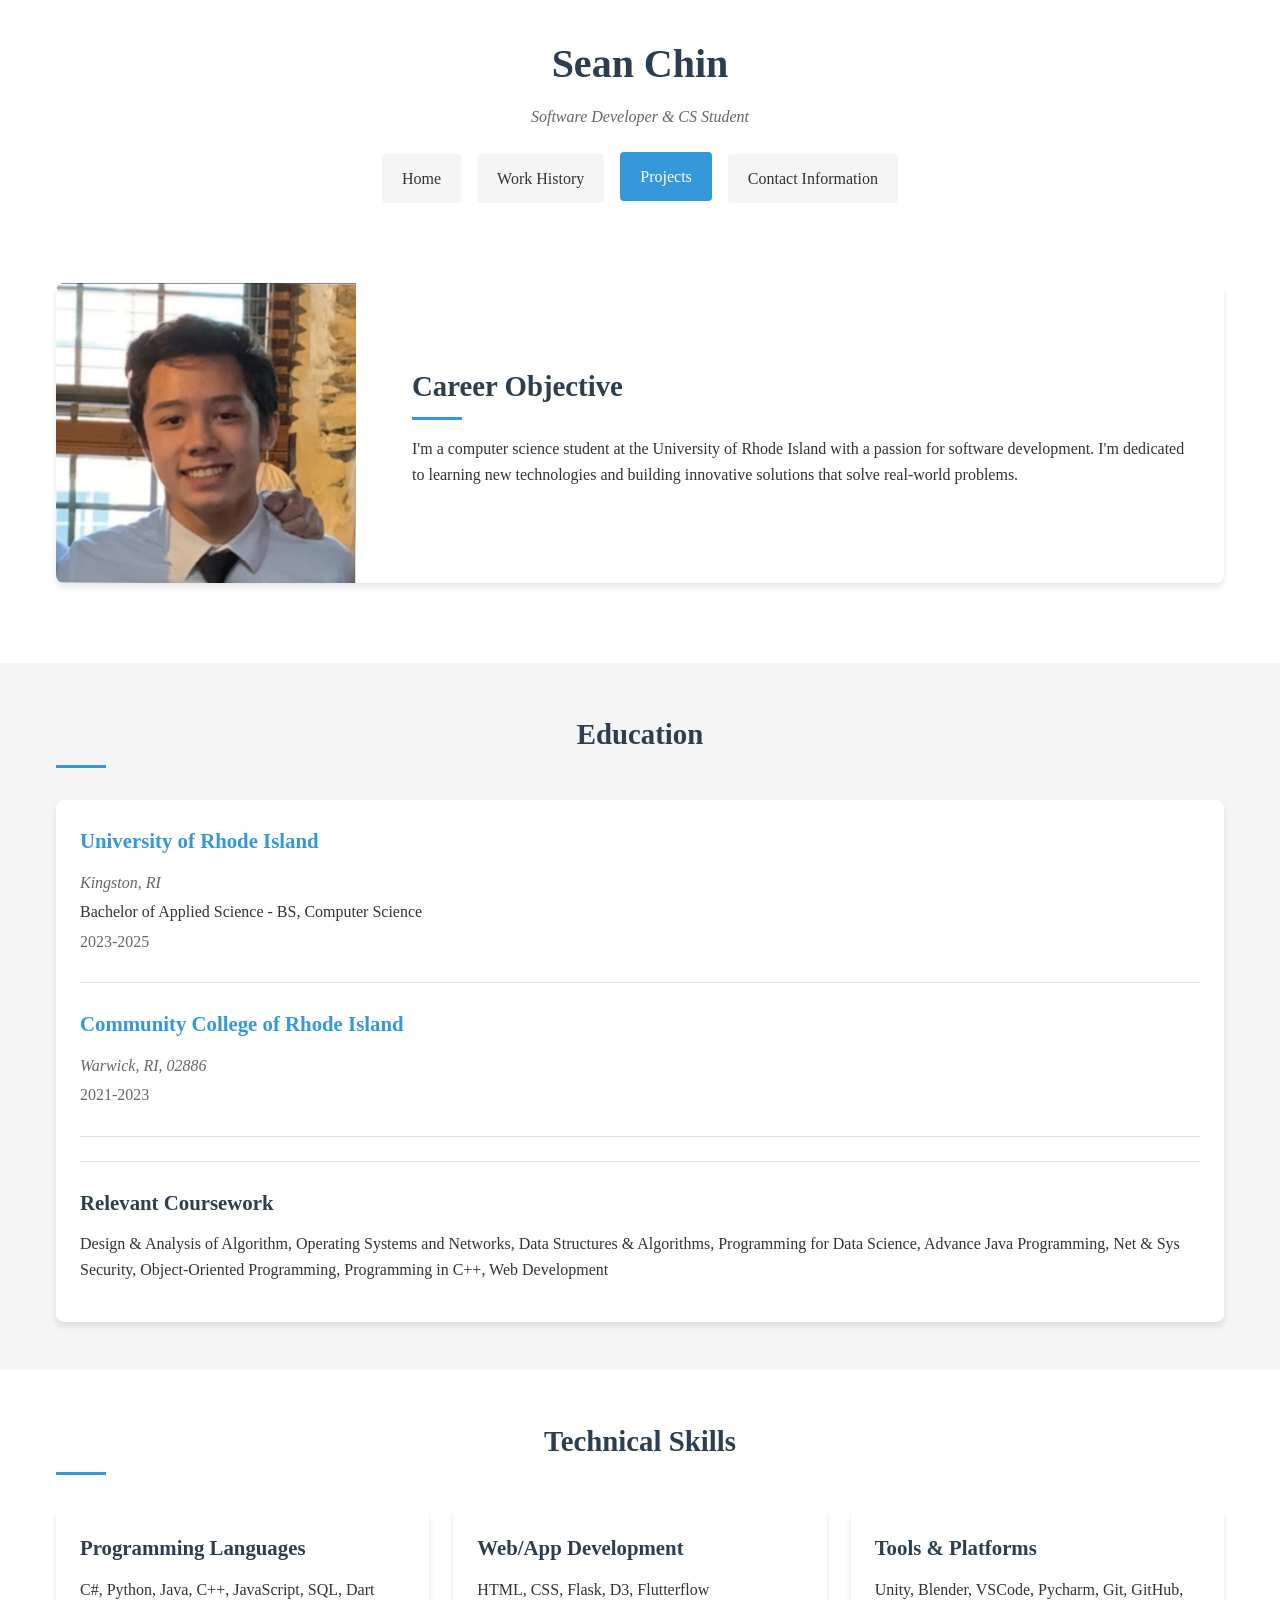
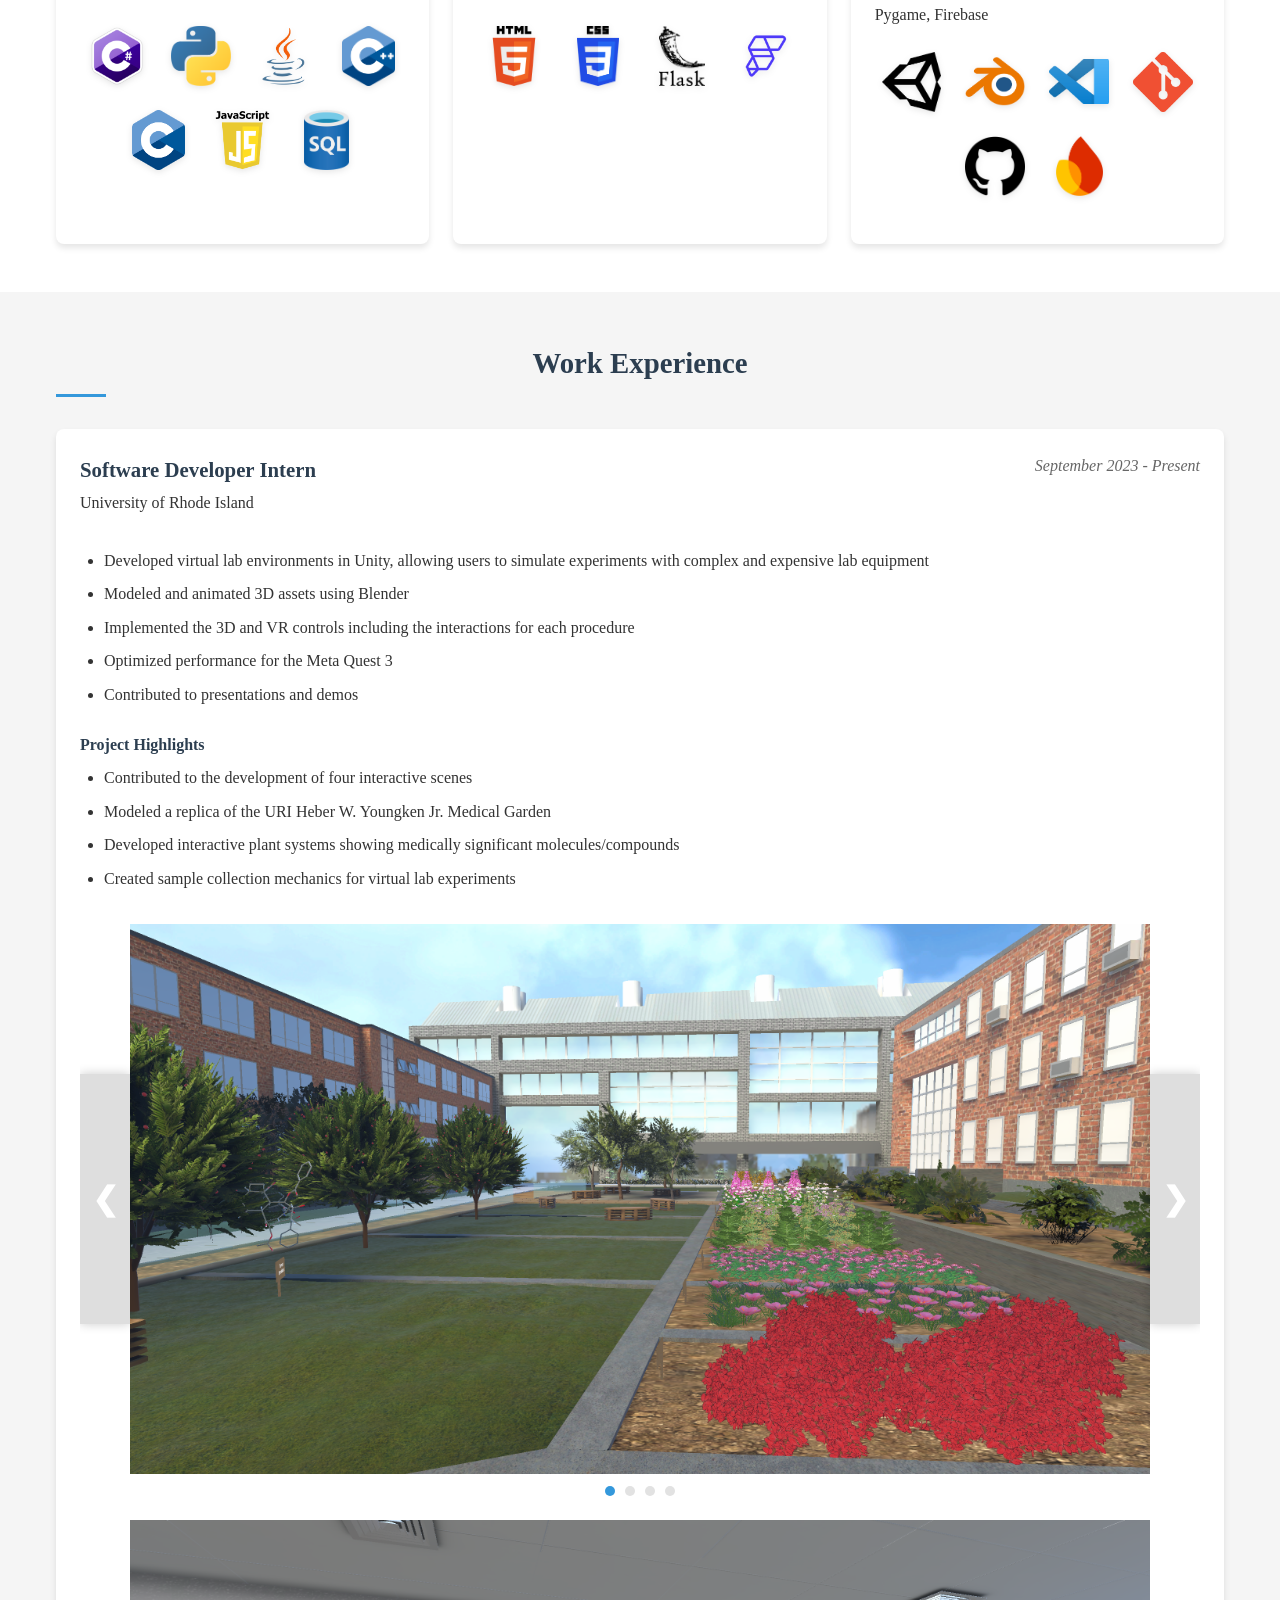
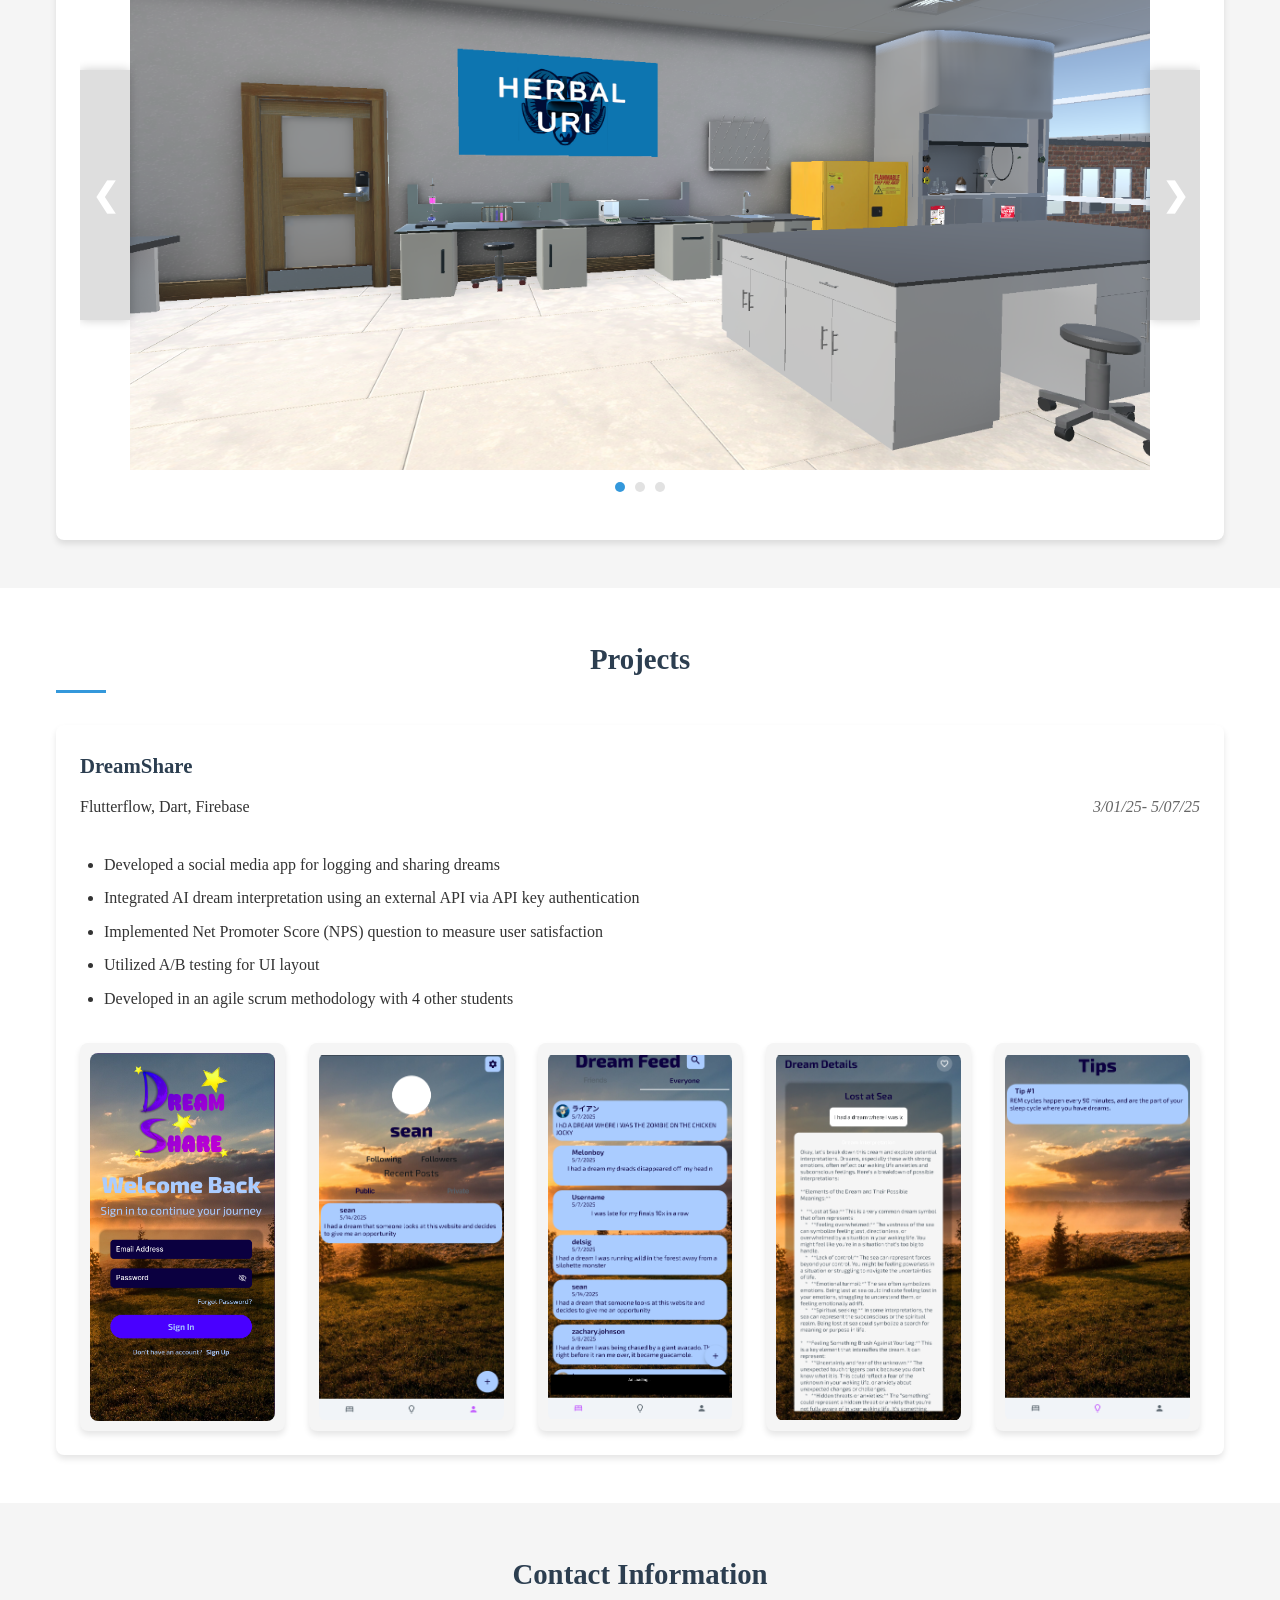
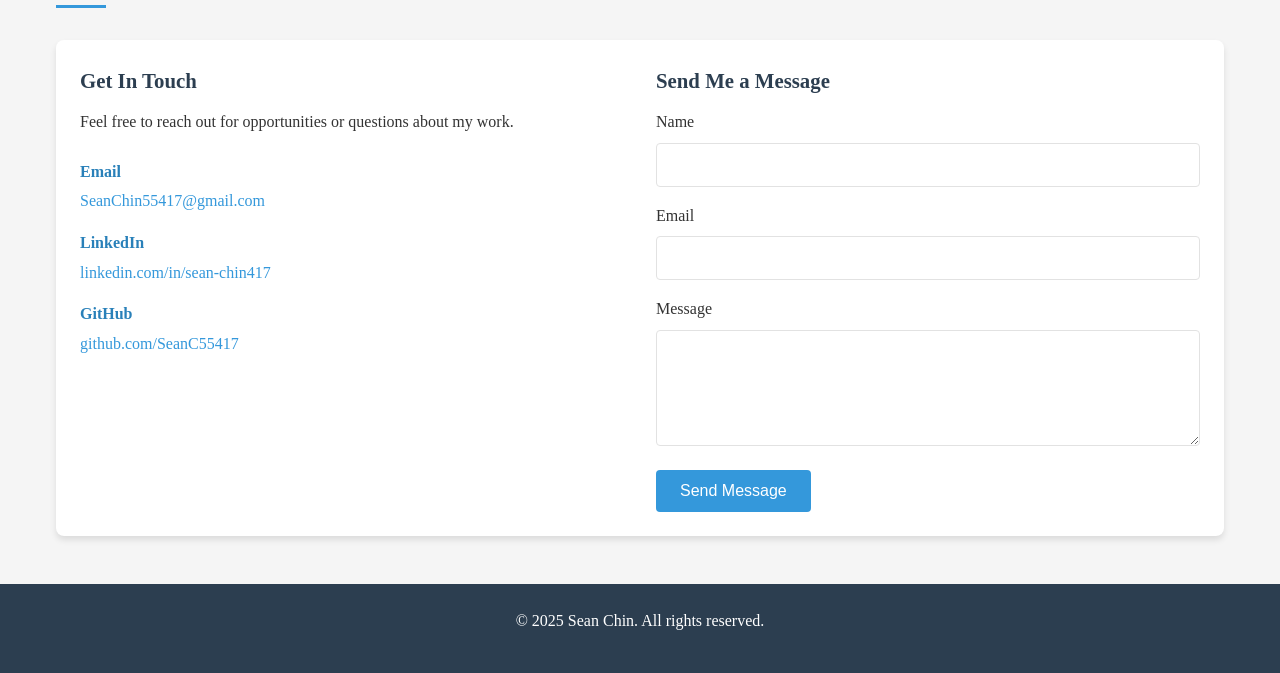
==== Index.html @ 2bfbbe4b "Cleaned up the css and js file now I'm using formsubmit and should be ready to publish" ====
<!DOCTYPE html>
<html lang="en">
<head>
    <meta charset="UTF-8">
    <meta name="viewport" content="width=device-width, initial-scale=1.0">
    <title>Sean Chin - Software Developer</title>
    <link rel="stylesheet" href="./style/Home.css" />
    <script src="PortfolioActions.js"></script>
</head>
<body>
    <!-- Header Section -->
    <header>
        <div class="header-content">
            <h1>Sean Chin</h1>
            <p class="tagline">Software Developer & CS Student</p>
            <nav class="Nav">
                <a href="#about" class="NavButton active">Home</a>
                <a href="#experience" class="NavButton">Work History</a>
                <a href="#projects" class="NavButton">Projects</a>
                <a href="#contact" class="NavButton">Contact Information</a>
            </nav>
        </div>
    </header>

    <!-- About Section -->
    <section class="section" id="about">
        <div class="container">
            <div class="profile-card">
                <div class="profile-image">
                    <!-- Replace with your profile photo -->
                    <img src="./Images/me.png" alt="Sean Chin">
                </div>
                <div class="profile-info">
                    <h2>Career Objective</h2>
                    <p>
                        I'm a computer science student at the University of Rhode Island with a passion for software development. 
                        I'm dedicated to learning new technologies and building innovative solutions that solve real-world problems.
                    </p>
                </div>
            </div>
        </div>
    </section>

    <!-- Education Section -->
    <section class="section" id="education">
        <div class="container">
            <div class="section-header">
                <h2>Education</h2>
            </div>
            <div class="education-card">
                <div class="education-item">
                    <div class="education-details">
                        <h3><a href="https://www.uri.edu/" class="link">University of Rhode Island</a></h3>
                        <p class="location">Kingston, RI</p>
                        <p class="degree">Bachelor of Applied Science - BS, Computer Science</p>
                        <p class="year">2023-2025</p>
                    </div>
                </div>
                <div class="education-item">
                    <div class="education-details">
                        <h3><a href="https://www.ccri.edu/" class="link">Community College of Rhode Island</a></h3>
                        <p class="location">Warwick, RI, 02886</p>
                        <p class="year">2021-2023</p>
                    </div>
                </div>
                <div class="coursework">
                    <h3>Relevant Coursework</h3>
                    <p>Design & Analysis of Algorithm, Operating Systems and Networks, Data Structures & Algorithms, Programming for Data Science, Advance Java Programming, Net & Sys Security, Object-Oriented Programming, Programming in C++, Web Development</p>
                </div>
            </div>
        </div>
    </section>

    <!-- Skills Section -->
    <section class="section" id="skills">
        <div class="container">
            <div class="section-header">
                <h2>Technical Skills</h2>
            </div>
            
            <div class="skills-container">
                <div class="skill-category">
                    <h3>Programming Languages</h3>
                    <p>C#, Python, Java, C++, JavaScript, SQL, Dart</p>
                    <div class="Logo">
                        <img src="./Images/c-logo-icon-28402.png" alt="C# Logo">
                        <img src="./Images/python-5-logo-png-transparent.png" alt="Python Logo">
                        <img src="./Images/Java.png" alt="Java Logo">
                        <img src="./Images/C++_logo.png" alt="C++ Logo">
                        <img src="./Images/CLogo.png" alt="Dart Logo">
                        <img src="./Images/JavaScriptLogo.png" alt="JavaScript Logo">
                        <img src="./Images/SQL_LOGO.png" alt="SQL Logo">
                        
                    </div>
                </div>
                
                <div class="skill-category">
                    <h3>Web/App Development</h3>
                    <p>HTML, CSS, Flask, D3, Flutterflow</p>
                    <div class="Logo">
                        <img src="./Images/HtmlLogo.png" alt="C# Logo">
                        <img src="./Images/CSSLogo.png" alt="Python Logo">
                        <img src="./Images/flaskLogo.png" alt="Java Logo">
                        <img src="./Images/flutterflow-logo.png" alt="C++ Logo">
                    </div>
                </div>
                
                <div class="skill-category">
                    <h3>Tools & Platforms</h3>
                    <p>Unity, Blender, VSCode, Pycharm, Git, GitHub, Pygame, Firebase</p>
                    <div class="ToolsLogo">
                        <img src="./Images/unity-logo-black-and-white.png" alt="Unity Logo">
                        <img src="./Images/Blender_logo_no_text.png" alt="Blender Logo">
                        <img src="./Images/VScodeLogo.png" alt="VSCode Logo">
                        <img src="./Images/Git-Icon-1788C.png" alt="Git Logo">
                        <img src="./Images/github.png" alt="Github Logo">
                        <img src="./Images/Firebase.png" alt="Firebase Logo">
                    </div>
                </div>
            </div>
        </div>
    </section>

    <!-- Experience Section -->
    <section class="section" id="experience">
        <div class="container">
            <div class="section-header">
                <h2>Work Experience</h2>
            </div>
            
            <div class="experience-card">
                <div class="job-header">
                    <div class="job-title">
                        <h3>Software Developer Intern</h3>
                        <p>University of Rhode Island</p>
                    </div>
                    <div class="job-date">September 2023 - Present</div>
                </div>
                
                <div class="job-description">
                    <ul>
                        <li>Developed virtual lab environments in Unity, allowing users to simulate experiments with
                        complex and expensive lab equipment</li>
                        <li>Modeled and animated 3D assets using Blender</li>
                        <li>Implemented the 3D and VR controls including the interactions for each procedure</li>
                        <li>Optimized performance for the Meta Quest 3</li>
                        <li>Contributed to presentations and demos</li>
                    </ul>
                </div>
                
                <div class="project-highlights">
                    <h4>Project Highlights</h4>
                    <ul>
                        <li>Contributed to the development of four interactive scenes</li>
                        <li>Modeled a replica of the URI Heber W. Youngken Jr. Medical Garden</li>
                        <li>Developed interactive plant systems showing medically significant molecules/compounds</li>
                        <li>Created sample collection mechanics for virtual lab experiments</li>
                    </ul>
                </div>
                
                <div class="work-gallery">
                    <div id="slider2" class="slider-container">
                        <button class="slider-btn prev-btn" aria-label="Previous image">&#10094;</button>
                        <div class="slider-images">
                            <img class="slide-img active" src="Images/Garden.png" alt="Virtual Medical Garden">
                            <img class="slide-img" src="Images/Information.png" alt="Plant Information Screen">
                            <img class="slide-img" src="Images/GardenTaxol.png" alt="Garden Taxol Visualization">
                            <img class="slide-img" src="Images/Molecules.png" alt="Molecule Model Visualization">
                        </div>
                        <button class="slider-btn next-btn" aria-label="Next image">&#10095;</button>
                    </div>
                    
                    <div class="slider-dots" data-slider="slider2">
                        <span class="dot active" data-index="0"></span>
                        <span class="dot" data-index="1"></span>
                        <span class="dot" data-index="2"></span>
                        <span class="dot" data-index="3"></span>
                    </div>

                    <div id="slider1" class="slider-container">
                        <button class="slider-btn prev-btn" aria-label="Previous image">&#10094;</button>
                        <div class="slider-images">
                            <img class="slide-img active" src="Images/Extraction.png" alt="Extraction Lab">
                            <img class="slide-img" src="Images/Extraction2.png" alt="Lab Environment">
                            <img class="slide-img" src="Images/Extraction3.png" alt="Extraction Question Screen">
                        </div>
                        <button class="slider-btn next-btn" aria-label="Next image">&#10095;</button>
                    </div>
                    
                    <div class="slider-dots" data-slider="slider1">
                        <span class="dot active" data-index="0"></span>
                        <span class="dot" data-index="1"></span>
                        <span class="dot" data-index="2"></span>
                    </div>
                </div>
            </div>
        </div>
    </section>
    
    <!-- Contact Section -->
    <section class="section" id="projects">
        <div class="container">
            <div class="section-header">
                <h2>Projects</h2>
            </div>
            
            <div class="projects-container">
                <!-- DreamShare Project Card -->
                <div class="project-card">
                    <h3>DreamShare</h3>
                    <div class="job-header">
                        <div class="job-title">
                            <p>Flutterflow, Dart, Firebase</p>
                        </div>
                        <div class="job-date">3/01/25- 5/07/25</div>
                    </div>
                    
                    <div class="job-description">
                        <ul>
                            <li>Developed a social media app for logging and sharing dreams</li>
                            <li>Integrated AI dream interpretation using an external API via API key authentication</li>
                            <li>Implemented Net Promoter Score (NPS) question to measure user satisfaction</li>
                            <li>Utilized A/B testing for UI layout</li>
                            <li>Developed in an agile scrum methodology with 4 other students</li>
                        </ul>
                    </div>
                    
                    <div class="app-screenshot-gallery">
                        <div class="screenshot">
                            <img src="Images/Dream.png" alt="DreamShare Home">
                        </div>
                        <div class="screenshot">
                            <img src="Images/DreamProfile.png" alt="DreamShare Profile">
                        </div>
                        <div class="screenshot">
                            <img src="Images/DreamFeed.png" alt="DreamShare Feed">
                        </div>
                        <div class="screenshot">
                            <img src="Images/DreamAI.png" alt="DreamShare AI">
                        </div>
                        <div class="screenshot">
                            <img src="Images/DreamTips.png" alt="DreamShare Tips">
                        </div>
                    </div>
                </div>
            </div>
        </div>
    </section>

    <!-- Contact Section -->
    <section class="section" id="contact">
        <div class="container">
            <div class="section-header">
                <h2>Contact Information</h2>
            </div>
            
            <div class="contact-card">
                <div class="contact-info">
                    <h3>Get In Touch</h3>
                    <p>Feel free to reach out for opportunities or questions about my work.</p>
                    
                    <div class="contact-methods">
                        <div class="contact-method">
                            <h4>Email</h4>
                            <p><a href="mailto:SeanChin55417@gmail.com">SeanChin55417@gmail.com</a></p>
                        </div>
                        
                        <div class="contact-method">
                            <h4>LinkedIn</h4>
                            <p><a href="https://linkedin.com/in/sean-chin417" target="_blank">linkedin.com/in/sean-chin417</a></p>
                        </div>
                        
                        <div class="contact-method">
                            <h4>GitHub</h4>
                            <p><a href="https://github.com/SeanC55417" target="_blank">github.com/SeanC55417</a></p>
                        </div>
                    </div>
                </div>
                
                <div class="contact-form-container">
                    <h3>Send Me a Message</h3>
                    <form id="contact-form" method="POST" action="https://formsubmit.co/SeanChin55417@gmail.com">
                        <div class="form-group">
                            <label for="name">Name</label>
                            <input type="text" id="name" name="name" required>
                        </div>
                        
                        <div class="form-group">
                            <label for="email">Email</label>
                            <input type="email" id="email" name="email" required>
                        </div>
                        
                        <div class="form-group">
                            <label for="message">Message</label>
                            <textarea id="message" name="message" rows="5" required></textarea>
                        </div>
                        
                        <div id="form-status"></div>
                        
                        <button type="submit" id="submit-btn" class="submit-btn">Send Message</button>
                    </form>
                </div>
            </div>
        </div>
    </section>

    <!-- Footer -->
    <footer>
        <p>&copy; 2025 Sean Chin. All rights reserved.</p>
    </footer>
</body>
</html>
---- style/Home.css ----
/* Modern Portfolio Styles */
* {
    margin: 0;
    padding: 0;
    box-sizing: border-box;
}

:root {
    --primary-color: #3498db;
    --primary-dark: #2980b9;
    --secondary-color: #e0e0e0;
    --text-color: #333;
    --light-gray: #f5f5f5;
    --medium-gray: #e2e2e2;
    --dark-gray: #666;
    --shadow: 0 4px 6px rgba(0, 0, 0, 0.1);
    --transition: all 1s ease;
}

html, body {
    min-height: 100vh;
    font-family: 'Georgia', serif;
    background-color: var(--light-gray);
    color: var(--text-color);
    line-height: 1.6;
}

body {
    display: flex;
    flex-direction: column;
    overflow-x: hidden;
}

/* Typography */
h1, h2, h3, h4 {
    color: #2c3e50;
    margin-bottom: 0.5rem;
}

h1 {
    font-size: 2.5rem;
    font-weight: 700;
}

h2 {
    font-size: 1.8rem;
    margin-bottom: 1rem;
    position: relative;
}

h2::after {
    content: '';
    display: block;
    width: 50px;
    height: 3px;
    background-color: var(--primary-color);
    margin-top: 8px;
}

h3 {
    font-size: 1.3rem;
    margin-bottom: 0.75rem;
}

p {
    margin-bottom: 1rem;
}

/* Header & Navigation */
header {
    background-color: white;
    padding: 2rem 0;
    box-shadow: var(--shadow);
    text-align: center;
}

.header-content {
    max-width: 1200px;
    margin: 0 auto;
    padding: 0 1rem;
}

.tagline {
    font-style: italic;
    color: var(--dark-gray);
    margin-bottom: 1.5rem;
}

.Nav {
    display: flex;
    justify-content: center;
    gap: 1rem;
    flex-wrap: wrap;
    margin-top: 1rem;
}

.NavButton {
    padding: 0.75rem 1.25rem;
    background-color: var(--light-gray);
    color: var(--text-color);
    border: none;
    border-radius: 4px;
    cursor: pointer;
    font-size: 1rem;
    transition: var(--transition);
    font-weight: 500;
    text-decoration: none;
    display: inline-block;
}

.NavButton:hover, .NavButton.active {
    background-color: var(--primary-color);
    color: white;
    transform: translateY(-2px);
    text-decoration: none;
}

/* Section Layouts */
.section {
    padding: 3rem 0;
}

.section:nth-child(even) {
    background-color: white;
}

.container {
    max-width: 1200px;
    margin: 0 auto;
    padding: 0 1rem;
}

.section-header {
    text-align: center;
    margin-bottom: 2rem;
}

/* Profile/About Section */
.profile-card {
    display: flex;
    align-items: center;
    gap: 2rem;
    background-color: white;
    border-radius: 8px;
    overflow: hidden;
    box-shadow: var(--shadow);
    margin-bottom: 2rem;
}

.profile-image {
    flex: 0 0 300px;
    height: 300px;
    overflow: hidden;
}

.profile-image img {
    width: 100%;
    height: 100%;
    object-fit: cover;
}

.profile-info {
    flex: 1;
    padding: 1.5rem;
}

/* Education Section */
.education-card {
    background-color: white;
    border-radius: 8px;
    overflow: hidden;
    box-shadow: var(--shadow);
    padding: 1.5rem;
}

.education-item {
    padding-bottom: 1.5rem;
    margin-bottom: 1.5rem;
    border-bottom: 1px solid var(--medium-gray);
}

.education-item:last-child {
    border-bottom: none;
}

.location, .degree, .year {
    margin-bottom: 0.25rem;
}

.location {
    font-style: italic;
    color: var(--dark-gray);
}

.year {
    color: var(--dark-gray);
    font-weight: 500;
}

.coursework {
    margin-top: 1.5rem;
    padding-top: 1.5rem;
    border-top: 1px solid var(--medium-gray);
}

/* Skills Section */
.skills-container {
    display: grid;
    grid-template-columns: repeat(auto-fit, minmax(300px, 1fr));
    gap: 1.5rem;
}

.skill-category {
    background-color: white;
    border-radius: 8px;
    padding: 1.5rem;
    box-shadow: var(--shadow);
}

/* Logo Styles */
.Logo, .ToolsLogo {
    display: flex;
    flex-wrap: wrap;
    justify-content: center;
    gap: 1.5rem;
    margin: 1.5rem 0;
}

.Logo img, .ToolsLogo img {
    width: 60px;
    height: 60px;
    object-fit: contain;
    transition: transform 0.4s ease;
    filter: drop-shadow(0 2px 3px rgba(0, 0, 0, 0.1));
}

.Logo img:hover, .ToolsLogo img:hover {
    transform: scale(1.15);
}

/* Experience Section */
.experience-card {
    background-color: white;
    border-radius: 8px;
    overflow: hidden;
    box-shadow: var(--shadow);
    padding: 1.5rem;
}

.job-header {
    display: flex;
    justify-content: space-between;
    align-items: flex-start;
    margin-bottom: 1rem;
    flex-wrap: wrap;
}

.job-title {
    flex: 1;
}

.job-title h3 {
    margin-bottom: 0.25rem;
}

.job-date {
    color: var(--dark-gray);
    font-style: italic;
    text-align: right;
}

.job-description, .project-highlights {
    margin-bottom: 1.5rem;
}

ul {
    list-style-position: outside;
    padding-left: 1.5rem;
}

li {
    margin-bottom: 0.5rem;
}

/* Work Gallery/Portfolio */
.work-gallery {
    margin-top: 2rem;
}

/* Slider Styles */
.slider-container {
    position: relative;
    display: flex;
    align-items: center;
    justify-content: space-between;
    width: 100%;
    margin-bottom: 0.5rem;
    border-radius: 8px;
    overflow: hidden;
}

.slider-images {
    position: relative;
    flex: 1;
    height: 550px;
    overflow: hidden;
}

.slide-img {
    position: absolute;
    width: 100%;
    height: 100%;
    object-fit: cover;
    opacity: 0;
    transition: opacity 0.5s ease-in-out;
}

.slide-img.active {
    opacity: 1;
}

.slider-btn {
    height: 250px;
    width: 50px;
    background-color: rgba(214, 214, 214, 0.803);
    color: white;
    border: none;
    display: flex;
    align-items: center;
    justify-content: center;
    cursor: pointer;
    font-size: 2rem;
    font-weight: bold;
    transition: all 0.3s ease;
    z-index: 1;
    box-shadow: 0 0 10px rgba(0, 0, 0, 0.2);
}

.slider-btn:hover {
    background-color: rgba(52, 152, 219, 0.9);
}

.slider-dots {
    display: flex;
    justify-content: center;
    margin: 0.75rem 0 1.5rem 0;
}

.dot {
    height: 10px;
    width: 10px;
    background-color: var(--medium-gray);
    border-radius: 50%;
    display: inline-block;
    margin: 0 5px;
    cursor: pointer;
    transition: background-color 0.3s;
}

.dot.active {
    background-color: var(--primary-color);
}

/* Projects Section */
.projects-container {
    display: grid;
    grid-template-columns: repeat(auto-fit, minmax(300px, 1fr));
    gap: 1.5rem;
}

.project-card {
    background-color: white;
    border-radius: 8px;
    padding: 1.5rem;
    box-shadow: var(--shadow);
}

/* App Screenshot Gallery */
.app-screenshot-gallery {
    display: grid;
    grid-template-columns: repeat(auto-fill, minmax(200px, 1fr));
    gap: 1.5rem;
    margin-top: 2rem;
}

.screenshot {
    background-color: var(--light-gray);
    border-radius: 8px;
    overflow: hidden;
    box-shadow: var(--shadow);
    padding: 10px;
    display: flex;
    justify-content: center;
    transition: transform 0.3s ease;
}

.screenshot:hover {
    transform: translateY(-5px);
}

.screenshot img {
    width: 100%;
    max-width: 250px;
    height: auto;
    max-height: 450px;
    object-fit: contain;
    border-radius: 8px;
}

/* Contact Section */
.contact-card {
    display: grid;
    grid-template-columns: 1fr 1fr;
    gap: 2rem;
    background-color: white;
    border-radius: 8px;
    padding: 1.5rem;
    box-shadow: var(--shadow);
}

.contact-methods {
    margin-top: 1.5rem;
}

.contact-method {
    margin-bottom: 1rem;
}

.contact-method h4 {
    margin-bottom: 0.25rem;
    color: var(--primary-dark);
}

.form-group {
    margin-bottom: 1rem;
}

.form-group label {
    display: block;
    margin-bottom: 0.5rem;
    font-weight: 500;
}

.form-group input,
.form-group textarea {
    width: 100%;
    padding: 0.75rem;
    border: 1px solid var(--medium-gray);
    border-radius: 4px;
    font-family: inherit;
    font-size: 1rem;
}

.form-group textarea {
    resize: vertical;
    min-height: 100px;
}

.submit-btn {
    background-color: var(--primary-color);
    color: white;
    padding: 0.75rem 1.5rem;
    border: none;
    border-radius: 4px;
    cursor: pointer;
    font-size: 1rem;
    transition: var(--transition);
    font-weight: 500;
}

.submit-btn:hover {
    background-color: var(--primary-dark);
}

.success-message {
    padding: 0.75rem;
    background-color: rgba(46, 204, 113, 0.2);
    color: #27ae60;
    border-radius: 4px;
    margin-bottom: 1rem;
}

.error-message {
    padding: 0.75rem;
    background-color: rgba(231, 76, 60, 0.2);
    color: #c0392b;
    border-radius: 4px;
    margin-bottom: 1rem;
}

/* Footer */
footer {
    background-color: #2c3e50;
    color: white;
    text-align: center;
    padding: 1.5rem 0;
    margin-top: auto;
}

/* Links */
a {
    color: var(--primary-color);
    text-decoration: none;
    transition: var(--transition);
}

a:hover {
    color: var(--primary-dark);
    text-decoration: underline;
}

/* Media queries for responsive design */
@media (max-width: 992px) {
    .profile-card {
        flex-direction: column;
    }
    
    .profile-image {
        flex: 0 0 250px;
        width: 100%;
    }
    
    .job-header {
        flex-direction: column;
    }
    
    .job-date {
        text-align: left;
        margin-bottom: 1rem;
    }
}

@media (max-width: 768px) {
    h1 {
        font-size: 2rem;
    }
    
    h2 {
        font-size: 1.5rem;
    }
    
    .section {
        padding: 2rem 0;
    }
    
    .slider-images {
        height: 575px;
    }
    
    .contact-card {
        grid-template-columns: 1fr;
    }
    
    .app-screenshot-gallery {
        grid-template-columns: repeat(auto-fill, minmax(150px, 1fr));
    }
}

@media (max-width: 576px) {
    .NavButton {
        padding: 0.6rem 1rem;
    }
    
    .slider-images {
        height: 475px;
    }
    
    .slider-btn {
        width: 40px;
    }
    
    .app-screenshot-gallery {
        grid-template-columns: repeat(2, 1fr);
    }
}
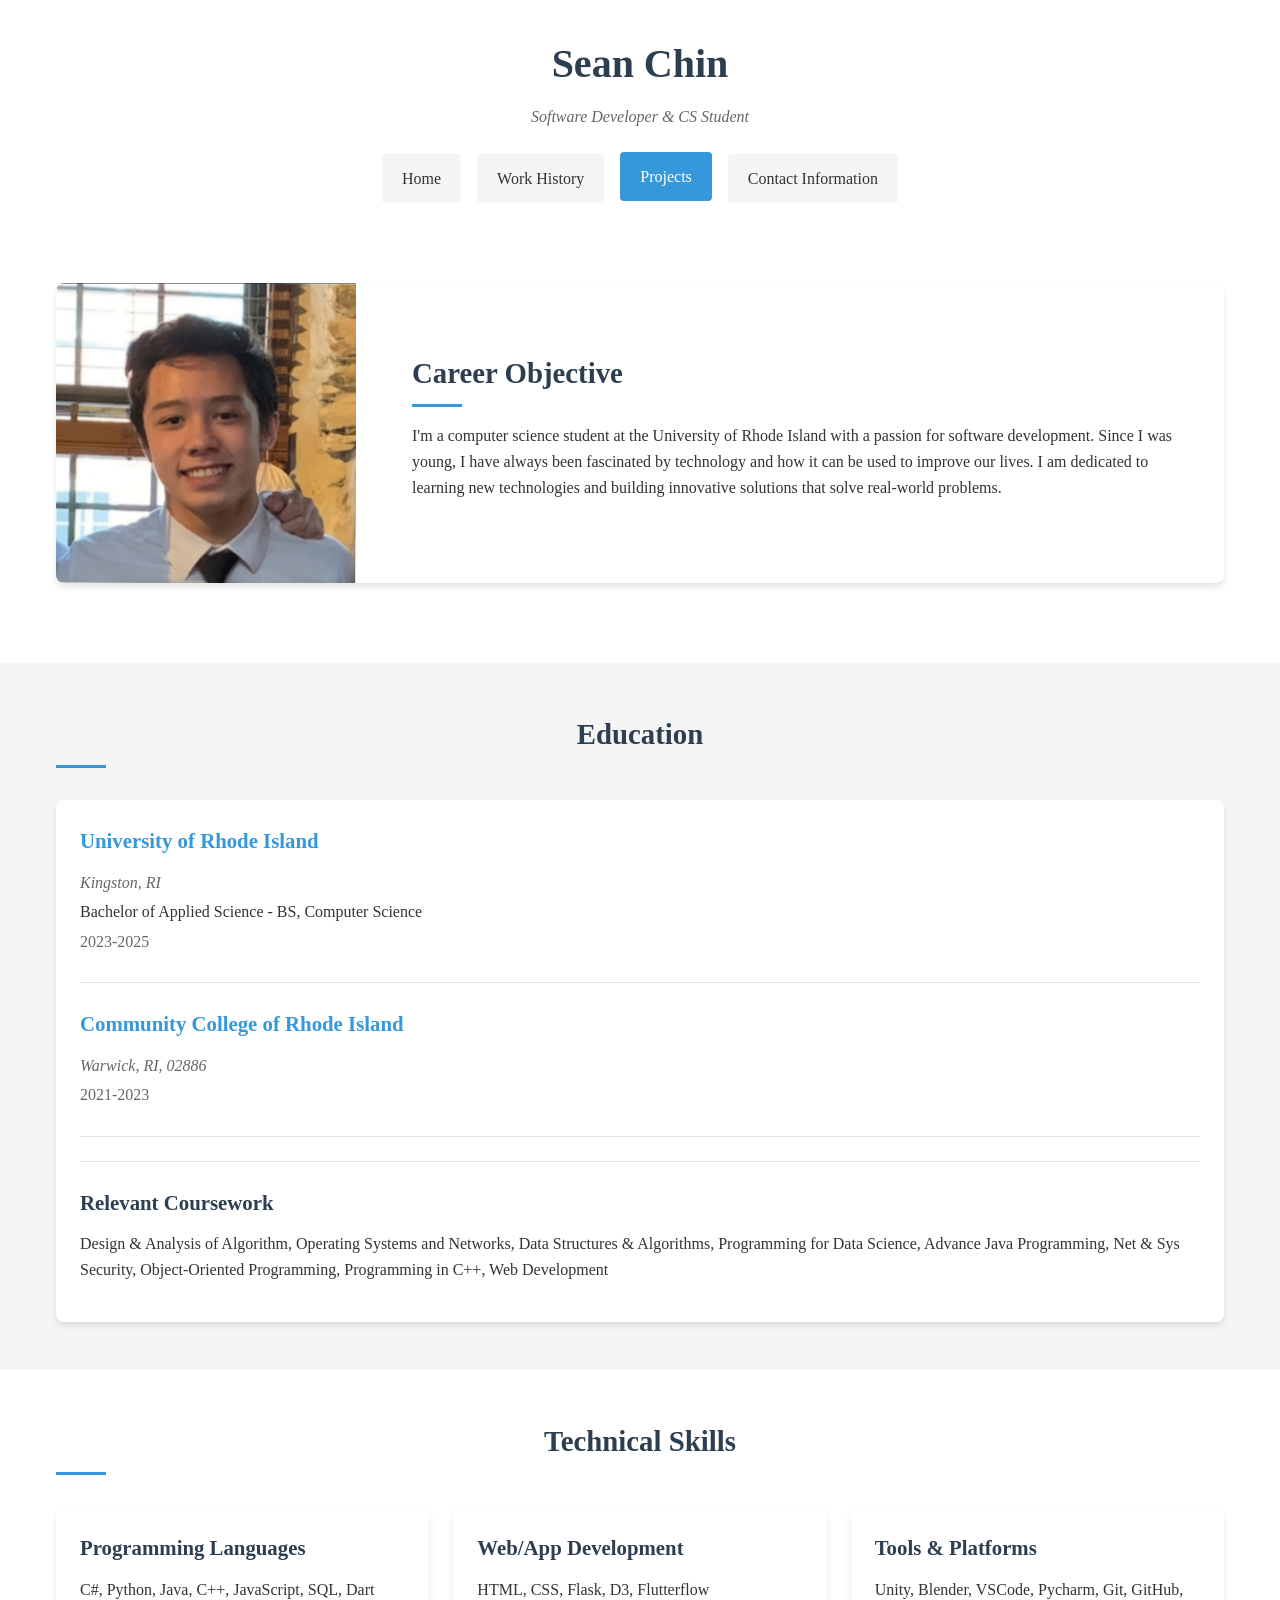
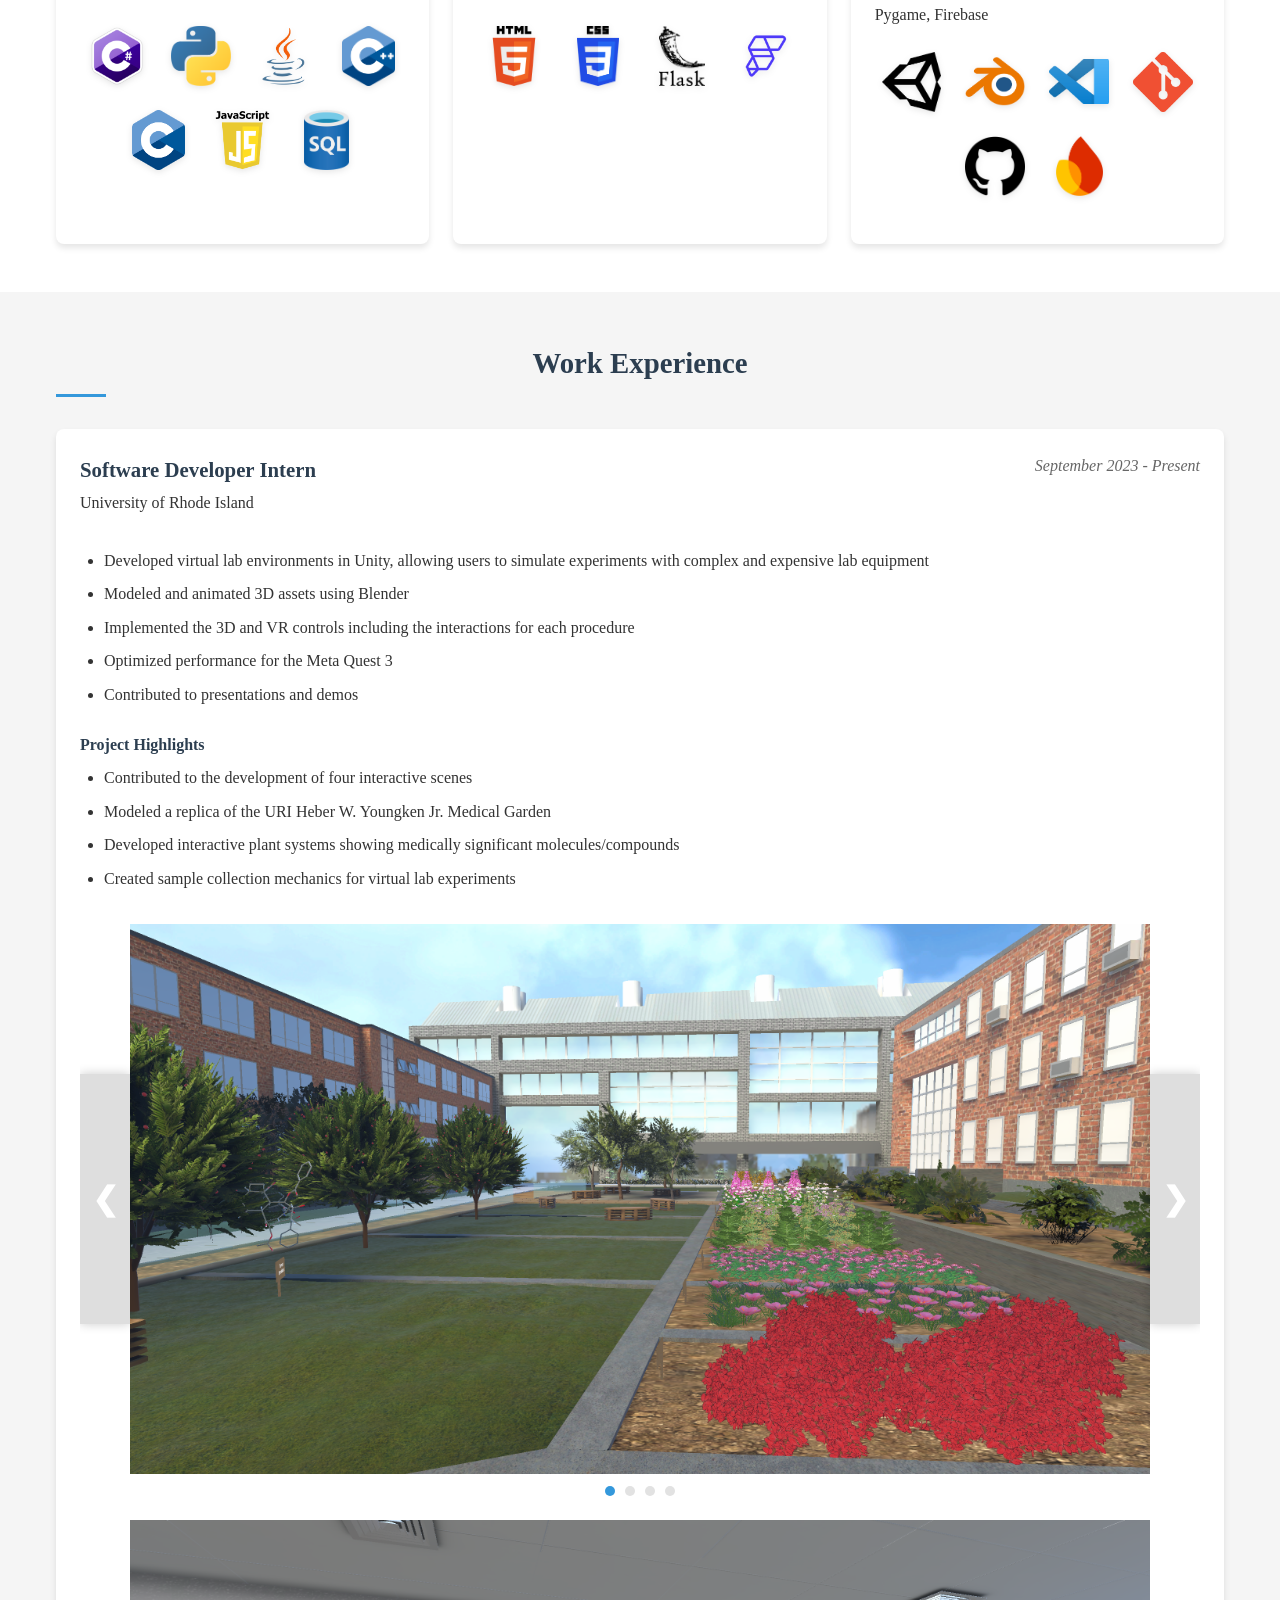
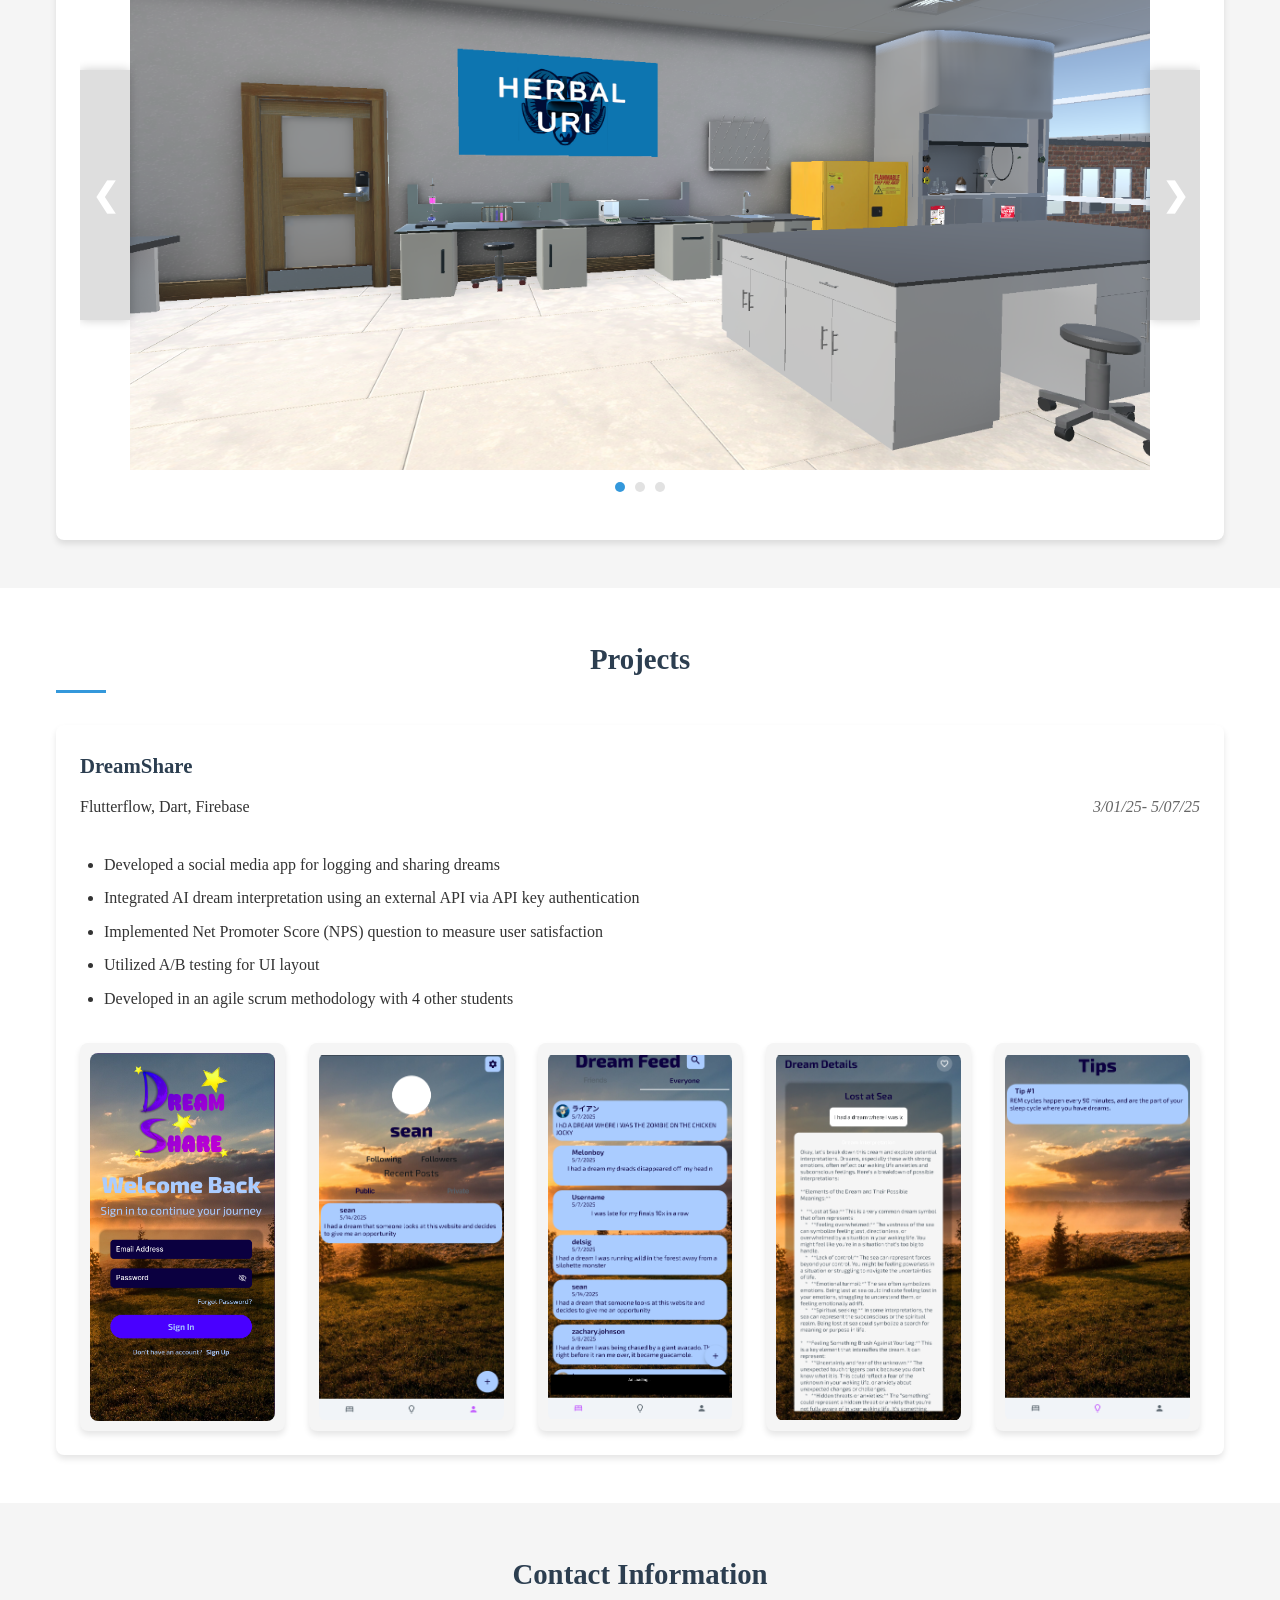
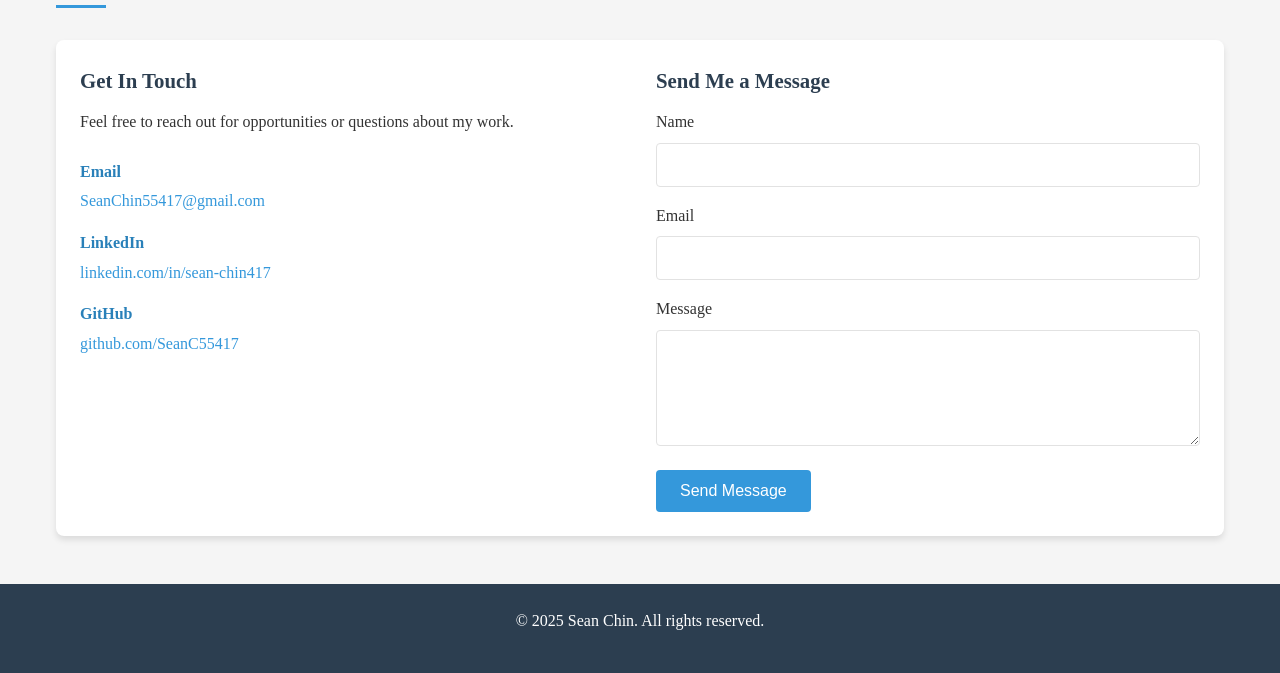
==== commit 110de95c: "changed file name ready to publish" ====
--- a/Index.html
+++ b/Index.html
@@ -33,8 +33,9 @@
                 <div class="profile-info">
                     <h2>Career Objective</h2>
                     <p>
-                        I'm a computer science student at the University of Rhode Island with a passion for software development. 
-                        I'm dedicated to learning new technologies and building innovative solutions that solve real-world problems.
+                        I'm a computer science student at the University of Rhode Island with a passion for software development.
+                        Since I was young, I have always been fascinated by technology and how it can be used to improve our lives.
+                        I am dedicated to learning new technologies and building innovative solutions that solve real-world problems.
                     </p>
                 </div>
             </div>
